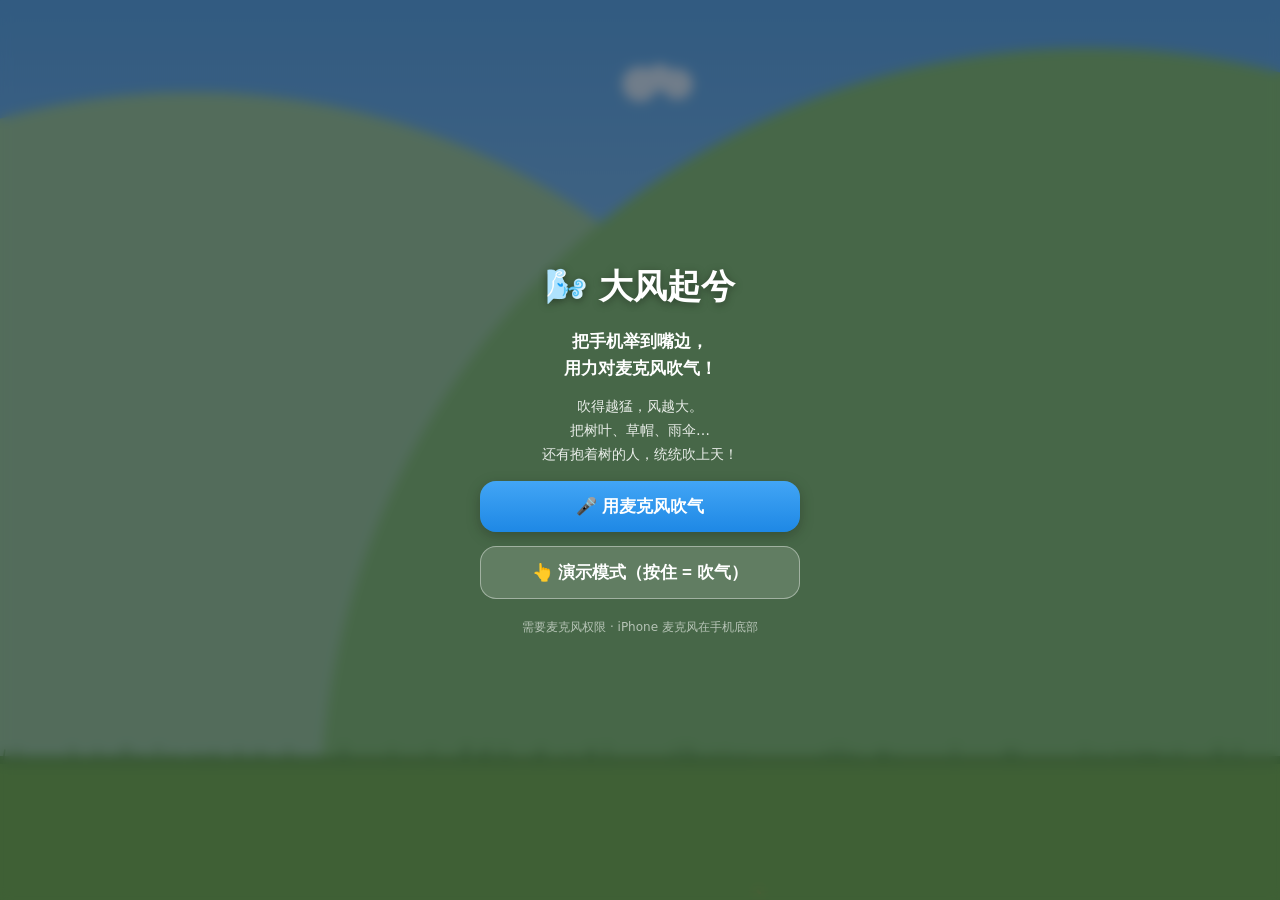
==== index.html @ c9c2c5f8 "初始提交：吹气小游戏原型（Canvas + Web Audio，吹气识别 + 风力物理）" ====
<!DOCTYPE html>
<html lang="zh-CN">
<head>
<meta charset="UTF-8">
<meta name="viewport" content="width=device-width, initial-scale=1, maximum-scale=1, user-scalable=no, viewport-fit=cover">
<meta name="apple-mobile-web-app-capable" content="yes">
<title>大风起兮 · 吹风小游戏</title>
<link rel="icon" href="data:,">
<link rel="stylesheet" href="style.css">
</head>
<body>

<canvas id="game"></canvas>

<!-- ===== 游戏 HUD ===== -->
<div id="hud" class="hidden">
  <div class="hud-top">
    <div class="hud-title">
      <div id="levelName">晨风村</div>
      <div id="goalText">已吹飞 0 / 0</div>
    </div>
    <div class="hud-btns">
      <button id="btnRecal" class="mini" title="重新校准麦克风">校准</button>
      <button id="btnRestart" class="mini" title="重玩本关">重玩</button>
      <button id="btnMenu" class="mini" title="返回菜单">菜单</button>
      <button id="btnDebug" class="mini" title="调试信息">🐛</button>
    </div>
  </div>
  <div id="demoHint" class="hidden">👆 按住屏幕 = 吹气（演示模式）</div>
  <div class="wind-meter" id="wind-meter">
    <div class="wind-label">风力</div>
    <div class="wind-bar"><div id="windFill"></div></div>
    <div id="windVal">0%</div>
  </div>
</div>

<div id="debug" class="hidden"></div>

<!-- ===== 开始菜单 ===== -->
<div id="screen-start" class="screen">
  <h1>🌬️ 大风起兮</h1>
  <p class="sub">把手机举到嘴边，<br>用力对麦克风吹气！</p>
  <p class="sub2">吹得越猛，风越大。<br>把树叶、草帽、雨伞…<br>还有抱着树的人，统统吹上天！</p>
  <button id="btnMic" class="big">🎤 用麦克风吹气</button>
  <button id="btnDemo" class="big ghost">👆 演示模式（按住 = 吹气）</button>
  <p class="hint">需要麦克风权限 · iPhone 麦克风在手机底部</p>
</div>

<!-- ===== 麦克风校准 ===== -->
<div id="screen-cal" class="screen hidden">
  <h2 id="calTitle">保持安静…</h2>
  <div class="cal-bar"><div id="calFill"></div></div>
  <p id="calHint">正在测量环境音量</p>
</div>

<!-- ===== 通关 ===== -->
<div id="screen-win" class="screen hidden">
  <h1>🎉 挑战成功！</h1>
  <div id="winStats" class="stats"></div>
  <button id="btnAgain" class="big">再来一次</button>
  <button id="btnMenu2" class="big ghost">返回菜单</button>
</div>

<div id="toast"></div>

<script src="game.js"></script>
</body>
</html>
---- style.css ----
/* ============================================================
 * 大风起兮 — 移动端竖屏样式
 * ============================================================ */
* { margin:0; padding:0; box-sizing:border-box; -webkit-tap-highlight-color:transparent; }
html, body {
  width:100%; height:100%; overflow:hidden; background:#1b2a41;
  font-family:system-ui, -apple-system, "PingFang SC", "Microsoft YaHei", sans-serif;
  user-select:none; -webkit-user-select:none; overscroll-behavior:none;
}
body { touch-action:manipulation; }
#game { position:fixed; inset:0; width:100%; height:100%; display:block; }
.hidden { display:none !important; }

/* ---------- HUD ---------- */
#hud {
  position:fixed; inset:0; z-index:10; pointer-events:none;
  display:flex; flex-direction:column; justify-content:space-between;
  padding:calc(10px + env(safe-area-inset-top)) 12px calc(14px + env(safe-area-inset-bottom)) 12px;
}
.hud-top { display:flex; justify-content:space-between; align-items:flex-start; }
.hud-title { color:#fff; text-shadow:0 1px 3px rgba(0,0,0,.45); }
#levelName { font-size:20px; font-weight:800; }
#goalText { font-size:13px; opacity:.92; margin-top:2px; }
.hud-btns { display:flex; gap:6px; pointer-events:auto; }
button.mini {
  background:rgba(255,255,255,.22); color:#fff; border:1px solid rgba(255,255,255,.35);
  border-radius:14px; padding:5px 10px; font-size:12px; cursor:pointer; backdrop-filter:blur(4px);
}
button.mini:active { background:rgba(255,255,255,.45); }

#demoHint {
  text-align:center; color:#fff; font-size:13px; line-height:1.6;
  background:rgba(0,0,0,.38); border-radius:14px; padding:6px 14px;
  width:fit-content; margin:8px auto 0; pointer-events:auto;
}

.wind-meter {
  display:flex; align-items:center; gap:10px;
  background:rgba(0,0,0,.30); border-radius:18px; padding:10px 14px; backdrop-filter:blur(4px);
}
.wind-label { color:#fff; font-size:13px; font-weight:700; opacity:.9; }
.wind-bar { flex:1; height:18px; background:rgba(255,255,255,.18); border-radius:9px; overflow:hidden; }
#windFill {
  height:100%; width:0%; border-radius:9px;
  background:linear-gradient(90deg,#4fc3f7,#66bb6a); transition:width .06s linear;
}
.wind-meter.hot #windFill { background:linear-gradient(90deg,#ffb74d,#ff5252); }
#windVal { color:#fff; font-size:14px; font-weight:700; width:46px; text-align:right; }

/* ---------- 调试面板 ---------- */
#debug {
  position:fixed; left:10px; bottom:86px; z-index:15; color:#9ff;
  font:11px/1.55 "Consolas", monospace; white-space:pre;
  background:rgba(0,0,0,.55); padding:6px 9px; border-radius:8px;
}

/* ---------- 全屏界面 ---------- */
.screen {
  position:fixed; inset:0; z-index:20;
  display:flex; flex-direction:column; align-items:center; justify-content:center; gap:14px;
  background:rgba(13,28,45,.55); backdrop-filter:blur(6px);
  color:#fff; text-align:center; padding:24px;
}
.screen h1 { font-size:34px; margin-bottom:4px; text-shadow:0 2px 8px rgba(0,0,0,.4); }
.screen h2 { font-size:24px; }
.sub { font-size:17px; line-height:1.55; font-weight:600; }
.sub2 { font-size:14px; line-height:1.7; opacity:.88; }
.hint { font-size:12px; opacity:.6; margin-top:6px; }
button.big {
  pointer-events:auto; width:min(320px, 82%); padding:14px; font-size:17px; font-weight:700;
  color:#fff; background:linear-gradient(180deg,#42a5f5,#1e88e5);
  border:none; border-radius:16px; cursor:pointer; box-shadow:0 4px 14px rgba(0,0,0,.25);
}
button.big.ghost { background:rgba(255,255,255,.15); border:1px solid rgba(255,255,255,.4); box-shadow:none; }
button.big:active { transform:scale(.97); }

.cal-bar { width:min(320px, 82%); height:14px; border-radius:7px; background:rgba(255,255,255,.2); overflow:hidden; }
#calFill { height:100%; width:0%; background:#ffd54f; transition:width .05s linear; }
#calHint { font-size:14px; opacity:.85; }
.stats { font-size:15px; line-height:1.9; }

/* ---------- Toast ---------- */
#toast {
  position:fixed; top:16%; left:50%; transform:translateX(-50%); z-index:30;
  background:rgba(0,0,0,.72); color:#fff; padding:10px 18px; border-radius:16px;
  font-size:15px; opacity:0; transition:opacity .3s; pointer-events:none; white-space:nowrap;
}
#toast.show { opacity:1; }
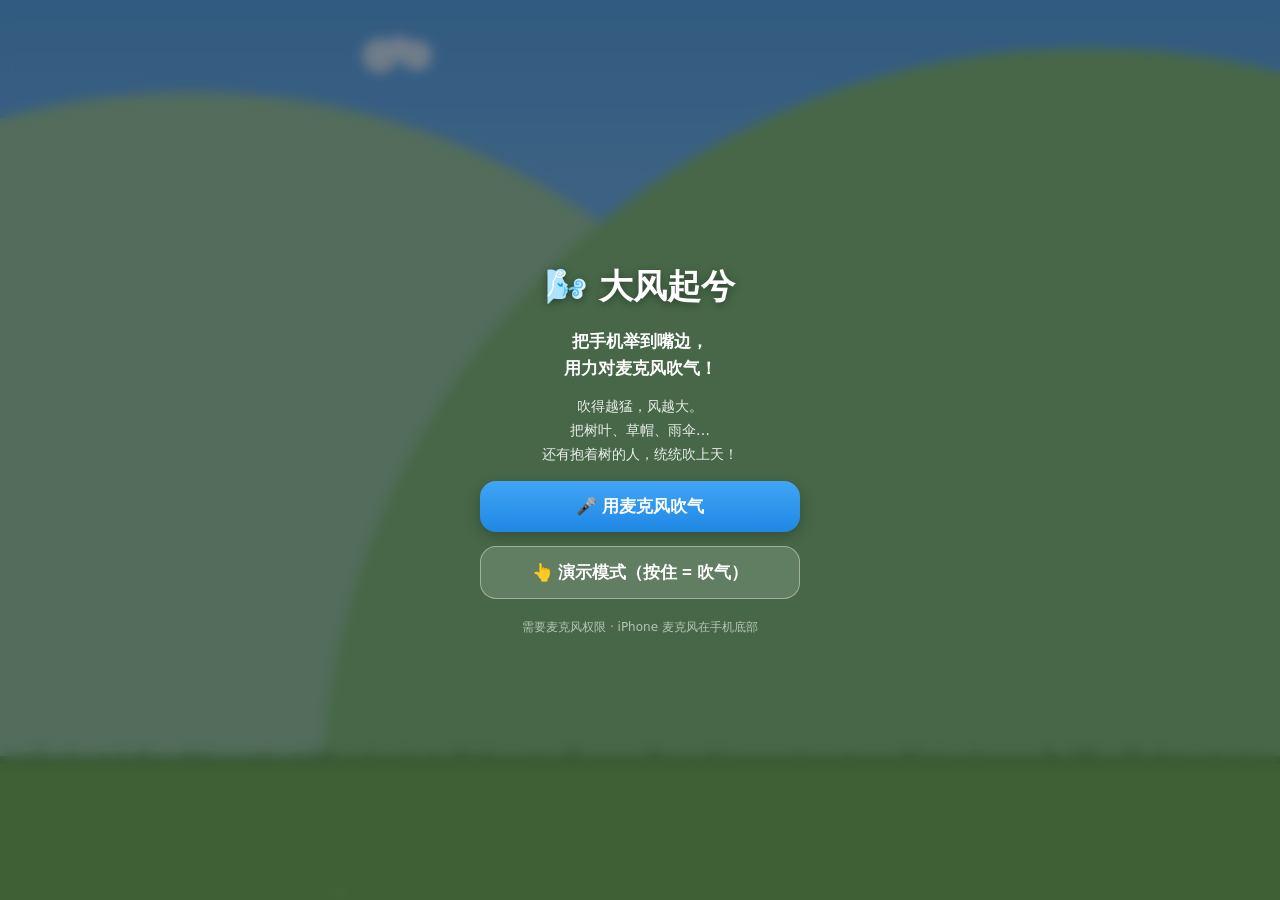
==== commit 4c99fd8d: "修复真机吹气无响应：差分RMS检测+柔性说话抑制+校准抗爆音，新增麦克风电平表" ====
--- a/index.html
+++ b/index.html
@@ -27,6 +27,10 @@
     </div>
   </div>
   <div id="demoHint" class="hidden">👆 按住屏幕 = 吹气（演示模式）</div>
+  <div id="micRow" class="hidden">
+    <div class="wind-label">🎤 拾音</div>
+    <div class="wind-bar slim"><div id="micFill"></div></div>
+  </div>
   <div class="wind-meter" id="wind-meter">
     <div class="wind-label">风力</div>
     <div class="wind-bar"><div id="windFill"></div></div>
--- a/style.css
+++ b/style.css
@@ -38,6 +38,18 @@
   display:flex; align-items:center; gap:10px;
   background:rgba(0,0,0,.30); border-radius:18px; padding:10px 14px; backdrop-filter:blur(4px);
 }
+/* 麦克风拾音电平表（排障用，仅麦克风模式显示） */
+#micRow {
+  display:flex; align-items:center; gap:10px;
+  background:rgba(0,0,0,.30); border-radius:14px; padding:6px 14px;
+  margin-bottom:6px; width:fit-content; margin-left:auto; margin-right:auto; min-width:46%;
+}
+#micRow .wind-bar.slim { height:8px; min-width:120px; }
+#micFill {
+  height:100%; width:0%; border-radius:9px;
+  background:linear-gradient(90deg,#9e9e9e,#4fc3f7); transition:width .05s linear;
+}
+#micRow.active #micFill { background:linear-gradient(90deg,#4fc3f7,#66bb6a); }
 .wind-label { color:#fff; font-size:13px; font-weight:700; opacity:.9; }
 .wind-bar { flex:1; height:18px; background:rgba(255,255,255,.18); border-radius:9px; overflow:hidden; }
 #windFill {
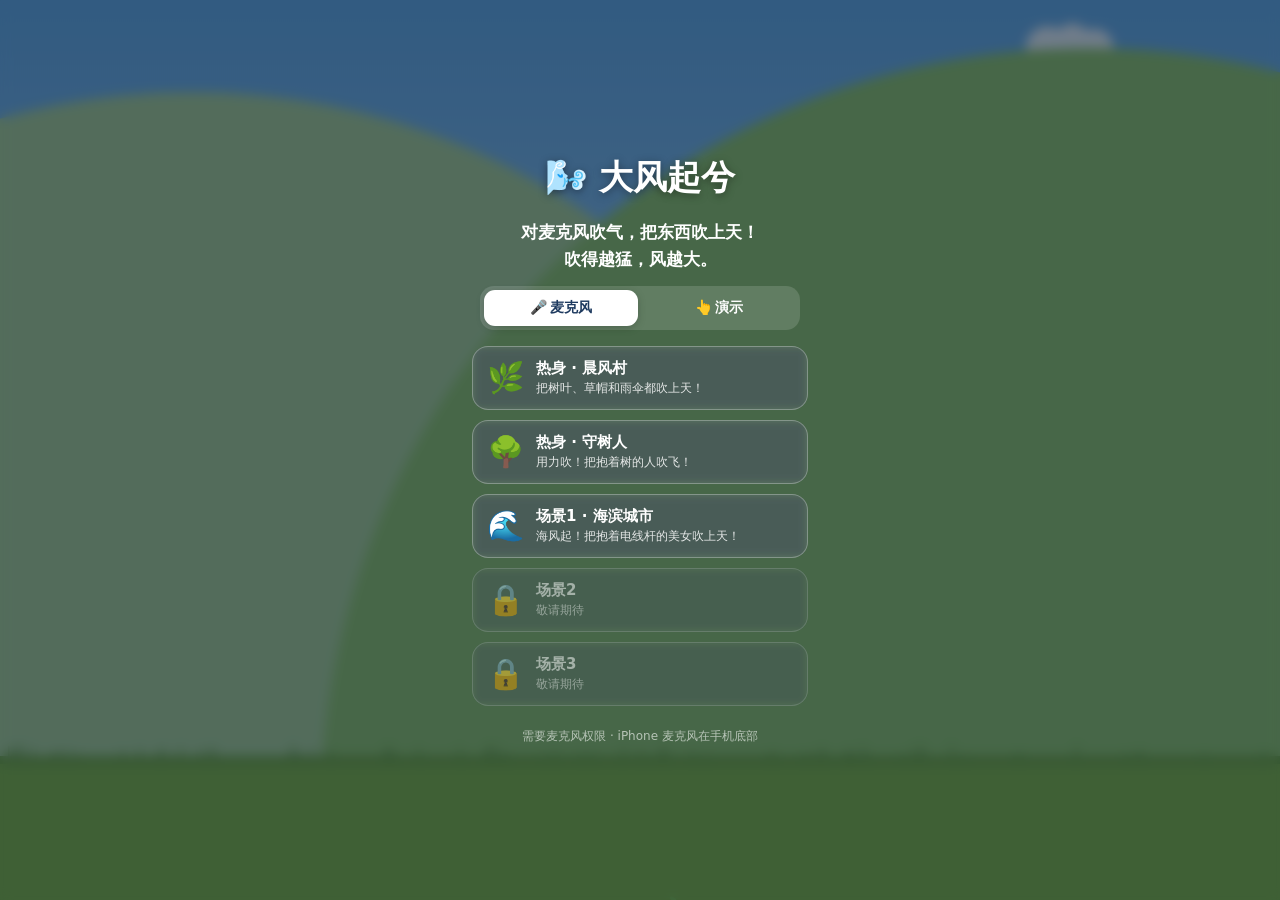
==== commit 594085ad: "首页改为选关：模式切换+场景卡片+通关标记存档，通关界面加下一关按钮" ====
--- a/index.html
+++ b/index.html
@@ -40,13 +40,15 @@
 
 <div id="debug" class="hidden"></div>
 
-<!-- ===== 开始菜单 ===== -->
+<!-- ===== 首页：选关 ===== -->
 <div id="screen-start" class="screen">
   <h1>🌬️ 大风起兮</h1>
-  <p class="sub">把手机举到嘴边，<br>用力对麦克风吹气！</p>
-  <p class="sub2">吹得越猛，风越大。<br>把树叶、草帽、雨伞…<br>还有抱着树的人，统统吹上天！</p>
-  <button id="btnMic" class="big">🎤 用麦克风吹气</button>
-  <button id="btnDemo" class="big ghost">👆 演示模式（按住 = 吹气）</button>
+  <p class="sub">对麦克风吹气，把东西吹上天！<br>吹得越猛，风越大。</p>
+  <div id="modeSwitch" class="mode-switch">
+    <button id="modeMic" class="mode-btn active">🎤 麦克风</button>
+    <button id="modeDemo" class="mode-btn">👆 演示</button>
+  </div>
+  <div id="levelGrid" class="level-grid"></div>
   <p class="hint">需要麦克风权限 · iPhone 麦克风在手机底部</p>
 </div>
 
@@ -61,8 +63,9 @@
 <div id="screen-win" class="screen hidden">
   <h1>🎉 挑战成功！</h1>
   <div id="winStats" class="stats"></div>
-  <button id="btnAgain" class="big">再来一次</button>
-  <button id="btnMenu2" class="big ghost">返回菜单</button>
+  <button id="btnNext" class="big">下一关</button>
+  <button id="btnAgain" class="big ghost">再来一次</button>
+  <button id="btnMenu2" class="big ghost">返回选关</button>
 </div>
 
 <div id="toast"></div>
--- a/style.css
+++ b/style.css
@@ -66,6 +66,36 @@
   background:rgba(0,0,0,.55); padding:6px 9px; border-radius:8px;
 }
 
+/* ---------- 选关首页 ---------- */
+.mode-switch {
+  display:flex; gap:4px; background:rgba(255,255,255,.14);
+  border-radius:14px; padding:4px; width:min(320px, 82%);
+}
+.mode-btn {
+  flex:1; padding:9px 0; border:none; border-radius:11px;
+  background:transparent; color:#fff; font-size:14px; font-weight:600; cursor:pointer;
+}
+.mode-btn.active { background:#fff; color:#1e3a5f; box-shadow:0 2px 8px rgba(0,0,0,.2); }
+
+.level-grid {
+  display:flex; flex-direction:column; gap:10px;
+  width:min(340px, 86%); max-height:52vh; overflow-y:auto; padding:2px;
+}
+.level-card {
+  display:flex; align-items:center; gap:12px; flex-shrink:0;
+  background:rgba(255,255,255,.16); border:1px solid rgba(255,255,255,.28);
+  border-radius:16px; padding:12px 14px; color:#fff; text-align:left;
+  cursor:pointer; backdrop-filter:blur(4px); font-family:inherit;
+}
+.level-card:active { transform:scale(.98); }
+.level-card .l-emoji { font-size:30px; line-height:1; }
+.level-card .l-info { display:flex; flex-direction:column; gap:2px; min-width:0; }
+.level-card .l-name { font-size:15px; font-weight:700; }
+.level-card .l-desc { font-size:12px; opacity:.85; overflow:hidden; text-overflow:ellipsis; white-space:nowrap; }
+.level-card .l-status { margin-left:auto; font-size:18px; flex-shrink:0; }
+.level-card.locked { opacity:.55; cursor:default; }
+.level-card.locked:active { transform:none; }
+
 /* ---------- 全屏界面 ---------- */
 .screen {
   position:fixed; inset:0; z-index:20;
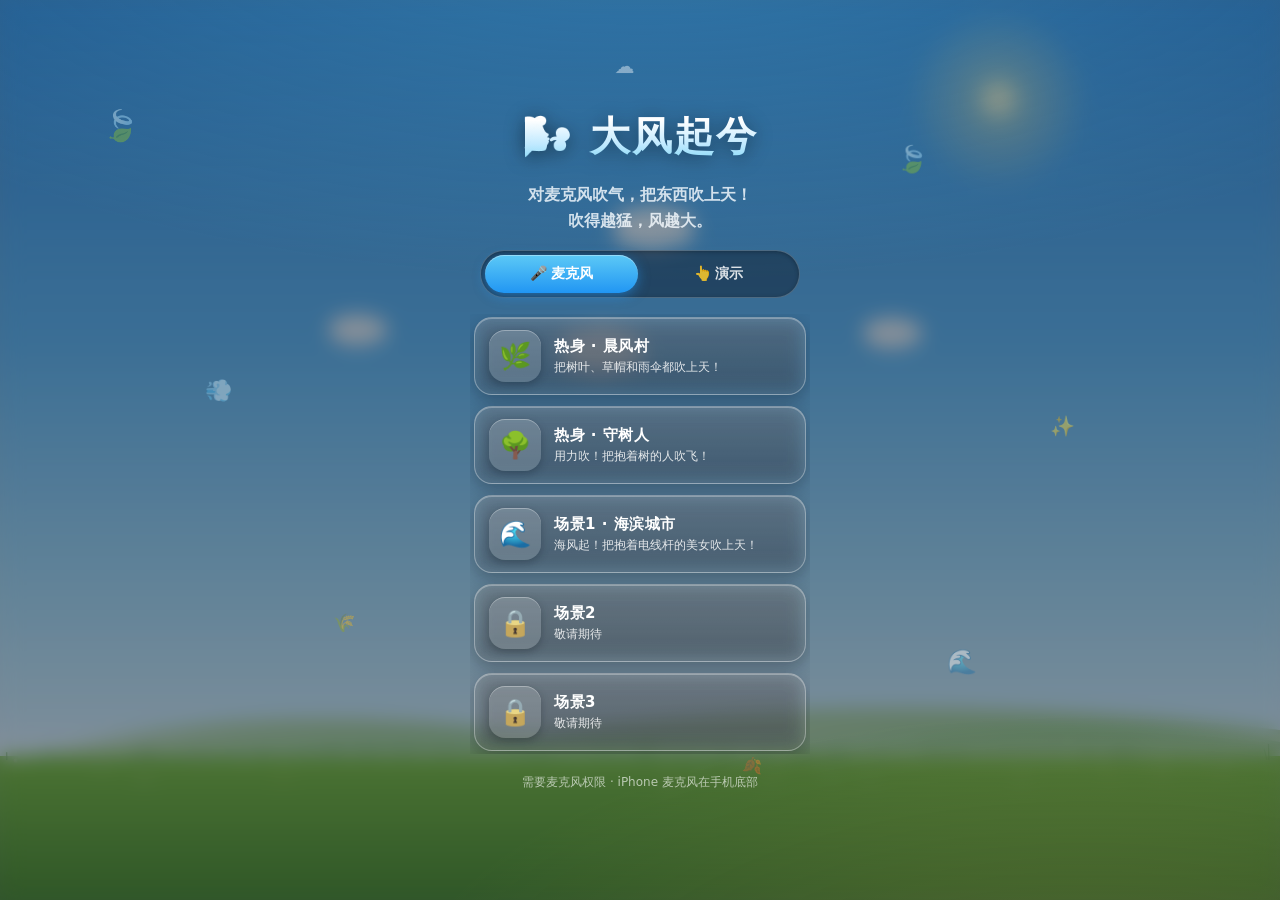
==== commit 567e4df7: "✨ v2 视觉美化：毛玻璃UI设计系统 + 场景绘制增强 - UI：CSS变量设计系统、深空蓝渐变、首页漂浮装饰动画、   毛玻璃模式切换/选关卡片/按钮/HUD/Toast，通关彩带雨，   支持 " ====
--- a/index.html
+++ b/index.html
@@ -4,6 +4,8 @@
 <meta charset="UTF-8">
 <meta name="viewport" content="width=device-width, initial-scale=1, maximum-scale=1, user-scalable=no, viewport-fit=cover">
 <meta name="apple-mobile-web-app-capable" content="yes">
+<meta name="theme-color" content="#0e2038">
+<meta name="apple-mobile-web-app-status-bar-style" content="black-translucent">
 <title>大风起兮 · 吹风小游戏</title>
 <link rel="icon" href="data:,">
 <link rel="stylesheet" href="style.css">
@@ -42,6 +44,16 @@
 
 <!-- ===== 首页：选关 ===== -->
 <div id="screen-start" class="screen">
+  <div class="deco" aria-hidden="true">
+    <span style="left:8%;  top:12%; font-size:30px; animation-duration:5.2s;">🍃</span>
+    <span style="left:16%; top:42%; font-size:22px; animation-duration:6.4s; animation-delay:.6s;">💨</span>
+    <span style="left:26%; top:68%; font-size:18px; animation-duration:5.8s; animation-delay:1.2s;">🌾</span>
+    <span style="left:70%; top:16%; font-size:26px; animation-duration:6s;  animation-delay:.4s;">🍃</span>
+    <span style="left:82%; top:46%; font-size:20px; animation-duration:5.4s; animation-delay:.9s;">✨</span>
+    <span style="left:74%; top:72%; font-size:24px; animation-duration:6.6s; animation-delay:1.5s;">🌊</span>
+    <span style="left:48%; top:6%;  font-size:20px; animation-duration:5s;  animation-delay:.2s;">☁️</span>
+    <span style="left:58%; top:84%; font-size:16px; animation-duration:6.2s; animation-delay:1s;">🍂</span>
+  </div>
   <h1>🌬️ 大风起兮</h1>
   <p class="sub">对麦克风吹气，把东西吹上天！<br>吹得越猛，风越大。</p>
   <div id="modeSwitch" class="mode-switch">
@@ -61,6 +73,7 @@
 
 <!-- ===== 通关 ===== -->
 <div id="screen-win" class="screen hidden">
+  <div id="winConfetti" class="confetti" aria-hidden="true"></div>
   <h1>🎉 挑战成功！</h1>
   <div id="winStats" class="stats"></div>
   <button id="btnNext" class="big">下一关</button>
--- a/style.css
+++ b/style.css
@@ -1,15 +1,74 @@
 /* ============================================================
- * 大风起兮 — 移动端竖屏样式
+ * 大风起兮 · 吹气小游戏 — 移动端竖屏样式 v2（美化版）
+ * 设计语言：毛玻璃 · 渐变 · 柔光 · 轻盈动效
  * ============================================================ */
+
+/* ---------- 设计变量 ---------- */
+:root {
+  --font: "PingFang SC", "HarmonyOS Sans SC", "Source Han Sans SC",
+          "Microsoft YaHei", system-ui, -apple-system, sans-serif;
+  --mono: "SF Mono", "Cascadia Mono", Consolas, "Courier New", monospace;
+
+  --c-bg: #0e2038;              /* 页面底色（深空蓝） */
+  --c-ink: #f6fbff;
+  --c-muted: rgba(246,251,255,.82);
+  --c-faint: rgba(246,251,255,.58);
+
+  --c-sky-1: #43a8e8;           /* 主题蓝 */
+  --c-sky-2: #7fd7f5;
+  --c-mint: #7ee787;
+  --c-amber: #ffd166;
+  --c-hot: #ff5e57;
+
+  --glass: rgba(255,255,255,.13);
+  --glass-deep: rgba(13,28,45,.52);
+  --stroke: rgba(255,255,255,.34);
+  --stroke-soft: rgba(255,255,255,.16);
+
+  --r-lg: 22px;
+  --r-md: 16px;
+  --r-sm: 12px;
+
+  --shadow-1: 0 10px 30px rgba(3,12,24,.38);
+  --shadow-2: 0 4px 14px rgba(3,12,24,.3);
+  --glow-blue: 0 0 16px rgba(88,199,243,.5);
+}
+
 * { margin:0; padding:0; box-sizing:border-box; -webkit-tap-highlight-color:transparent; }
 html, body {
-  width:100%; height:100%; overflow:hidden; background:#1b2a41;
-  font-family:system-ui, -apple-system, "PingFang SC", "Microsoft YaHei", sans-serif;
+  width:100%; height:100%; overflow:hidden;
+  background:radial-gradient(120% 90% at 50% -10%, #17355c 0%, #0e2038 55%, #081523 100%);
+  font-family:var(--font);
+  color:var(--c-ink);
   user-select:none; -webkit-user-select:none; overscroll-behavior:none;
+  -webkit-font-smoothing:antialiased; text-rendering:optimizeLegibility;
 }
 body { touch-action:manipulation; }
 #game { position:fixed; inset:0; width:100%; height:100%; display:block; }
 .hidden { display:none !important; }
+
+/* 尊重减少动效偏好 */
+@media (prefers-reduced-motion: reduce) {
+  *, *::before, *::after {
+    animation-duration:.01ms !important;
+    animation-iteration-count:1 !important;
+    transition-duration:.01ms !important;
+  }
+}
+
+/* ---------- 通用按钮 ---------- */
+button {
+  font-family:inherit; color:inherit; border:none; cursor:pointer;
+}
+button.mini {
+  background:rgba(255,255,255,.16); color:#fff;
+  border:1px solid rgba(255,255,255,.4); border-radius:999px;
+  padding:6px 12px; font-size:12px; font-weight:600;
+  backdrop-filter:blur(6px); -webkit-backdrop-filter:blur(6px);
+  box-shadow:0 2px 8px rgba(0,0,0,.22), inset 0 1px 0 rgba(255,255,255,.28);
+  transition:transform .12s ease, background .18s ease, box-shadow .18s ease;
+}
+button.mini:active { transform:scale(.9); background:rgba(255,255,255,.38); box-shadow:0 1px 4px rgba(0,0,0,.2); }
 
 /* ---------- HUD ---------- */
 #hud {
@@ -17,114 +76,267 @@
   display:flex; flex-direction:column; justify-content:space-between;
   padding:calc(10px + env(safe-area-inset-top)) 12px calc(14px + env(safe-area-inset-bottom)) 12px;
 }
-.hud-top { display:flex; justify-content:space-between; align-items:flex-start; }
-.hud-title { color:#fff; text-shadow:0 1px 3px rgba(0,0,0,.45); }
-#levelName { font-size:20px; font-weight:800; }
-#goalText { font-size:13px; opacity:.92; margin-top:2px; }
+.hud-top { display:flex; justify-content:space-between; align-items:flex-start; gap:8px; }
+.hud-title {
+  color:#fff; text-shadow:0 2px 8px rgba(0,0,0,.55);
+  background:rgba(8,18,32,.42); border:1px solid rgba(255,255,255,.16);
+  border-radius:var(--r-md); padding:8px 14px 9px;
+  backdrop-filter:blur(10px); -webkit-backdrop-filter:blur(10px);
+  box-shadow:var(--shadow-2);
+}
+#levelName { font-size:20px; font-weight:800; letter-spacing:.5px; }
+#goalText {
+  font-size:12px; font-weight:600; opacity:.95; margin-top:5px;
+  background:rgba(255,255,255,.14); border-radius:999px;
+  padding:2px 10px; width:fit-content; white-space:nowrap;
+}
 .hud-btns { display:flex; gap:6px; pointer-events:auto; }
-button.mini {
-  background:rgba(255,255,255,.22); color:#fff; border:1px solid rgba(255,255,255,.35);
-  border-radius:14px; padding:5px 10px; font-size:12px; cursor:pointer; backdrop-filter:blur(4px);
-}
-button.mini:active { background:rgba(255,255,255,.45); }
 
 #demoHint {
-  text-align:center; color:#fff; font-size:13px; line-height:1.6;
-  background:rgba(0,0,0,.38); border-radius:14px; padding:6px 14px;
+  text-align:center; color:#fff; font-size:13px; font-weight:600; line-height:1.6;
+  background:rgba(8,18,32,.5); border:1px solid rgba(255,255,255,.22);
+  border-radius:999px; padding:7px 16px;
   width:fit-content; margin:8px auto 0; pointer-events:auto;
-}
-
+  backdrop-filter:blur(8px); -webkit-backdrop-filter:blur(8px);
+  box-shadow:var(--shadow-2);
+  animation:floatPill 2.6s ease-in-out infinite;
+}
+@keyframes floatPill {
+  0%,100% { transform:translateY(0); }
+  50% { transform:translateY(-3px); }
+}
+
+/* 风力仪表 */
 .wind-meter {
   display:flex; align-items:center; gap:10px;
-  background:rgba(0,0,0,.30); border-radius:18px; padding:10px 14px; backdrop-filter:blur(4px);
-}
-/* 麦克风拾音电平表（排障用，仅麦克风模式显示） */
+  background:rgba(8,18,32,.5); border:1px solid rgba(255,255,255,.22);
+  border-radius:999px; padding:9px 16px;
+  backdrop-filter:blur(10px); -webkit-backdrop-filter:blur(10px);
+  box-shadow:var(--shadow-1), inset 0 1px 0 rgba(255,255,255,.14);
+  transition:border-color .25s, box-shadow .25s;
+}
+.wind-meter.hot { border-color:rgba(255,140,120,.55); box-shadow:0 0 26px rgba(255,94,87,.28), var(--shadow-1); }
+.wind-label { color:#fff; font-size:13px; font-weight:700; opacity:.92; letter-spacing:1px; }
+.wind-bar {
+  flex:1; height:14px; background:rgba(255,255,255,.16);
+  border-radius:999px; overflow:hidden;
+  box-shadow:inset 0 1px 3px rgba(0,0,0,.35);
+}
+#windFill {
+  height:100%; width:0%; border-radius:999px;
+  background:linear-gradient(90deg,#37c1f0,#7ee787,#ffe66d);
+  background-size:220% 100%;
+  animation:windShift 2.4s linear infinite;
+  box-shadow:0 0 12px rgba(126,231,135,.55);
+  transition:width .06s linear;
+}
+@keyframes windShift { to { background-position:220% 0; } }
+.wind-meter.hot #windFill {
+  background:linear-gradient(90deg,#ffb84d,#ff5e57,#ff2d55);
+  background-size:220% 100%;
+  animation:windShift .9s linear infinite;
+  box-shadow:0 0 18px rgba(255,94,87,.85);
+}
+#windVal { color:#fff; font-size:14px; font-weight:800; width:44px; text-align:right; font-variant-numeric:tabular-nums; }
+
+/* 麦克风拾音电平表（排障用） */
 #micRow {
   display:flex; align-items:center; gap:10px;
-  background:rgba(0,0,0,.30); border-radius:14px; padding:6px 14px;
+  background:rgba(8,18,32,.45); border:1px solid rgba(255,255,255,.16);
+  border-radius:999px; padding:5px 14px;
   margin-bottom:6px; width:fit-content; margin-left:auto; margin-right:auto; min-width:46%;
-}
-#micRow .wind-bar.slim { height:8px; min-width:120px; }
+  backdrop-filter:blur(8px); -webkit-backdrop-filter:blur(8px);
+}
+#micRow .wind-bar.slim { height:8px; min-width:120px; box-shadow:inset 0 1px 2px rgba(0,0,0,.35); }
 #micFill {
-  height:100%; width:0%; border-radius:9px;
+  height:100%; width:0%; border-radius:999px;
   background:linear-gradient(90deg,#9e9e9e,#4fc3f7); transition:width .05s linear;
-}
-#micRow.active #micFill { background:linear-gradient(90deg,#4fc3f7,#66bb6a); }
-.wind-label { color:#fff; font-size:13px; font-weight:700; opacity:.9; }
-.wind-bar { flex:1; height:18px; background:rgba(255,255,255,.18); border-radius:9px; overflow:hidden; }
-#windFill {
-  height:100%; width:0%; border-radius:9px;
-  background:linear-gradient(90deg,#4fc3f7,#66bb6a); transition:width .06s linear;
-}
-.wind-meter.hot #windFill { background:linear-gradient(90deg,#ffb74d,#ff5252); }
-#windVal { color:#fff; font-size:14px; font-weight:700; width:46px; text-align:right; }
+  box-shadow:0 0 8px rgba(79,195,247,.5);
+}
+#micRow.active #micFill { background:linear-gradient(90deg,#4fc3f7,#66bb6a); box-shadow:0 0 10px rgba(102,187,106,.6); }
 
 /* ---------- 调试面板 ---------- */
 #debug {
-  position:fixed; left:10px; bottom:86px; z-index:15; color:#9ff;
-  font:11px/1.55 "Consolas", monospace; white-space:pre;
-  background:rgba(0,0,0,.55); padding:6px 9px; border-radius:8px;
-}
-
-/* ---------- 选关首页 ---------- */
-.mode-switch {
-  display:flex; gap:4px; background:rgba(255,255,255,.14);
-  border-radius:14px; padding:4px; width:min(320px, 82%);
-}
-.mode-btn {
-  flex:1; padding:9px 0; border:none; border-radius:11px;
-  background:transparent; color:#fff; font-size:14px; font-weight:600; cursor:pointer;
-}
-.mode-btn.active { background:#fff; color:#1e3a5f; box-shadow:0 2px 8px rgba(0,0,0,.2); }
-
-.level-grid {
-  display:flex; flex-direction:column; gap:10px;
-  width:min(340px, 86%); max-height:52vh; overflow-y:auto; padding:2px;
-}
-.level-card {
-  display:flex; align-items:center; gap:12px; flex-shrink:0;
-  background:rgba(255,255,255,.16); border:1px solid rgba(255,255,255,.28);
-  border-radius:16px; padding:12px 14px; color:#fff; text-align:left;
-  cursor:pointer; backdrop-filter:blur(4px); font-family:inherit;
-}
-.level-card:active { transform:scale(.98); }
-.level-card .l-emoji { font-size:30px; line-height:1; }
-.level-card .l-info { display:flex; flex-direction:column; gap:2px; min-width:0; }
-.level-card .l-name { font-size:15px; font-weight:700; }
-.level-card .l-desc { font-size:12px; opacity:.85; overflow:hidden; text-overflow:ellipsis; white-space:nowrap; }
-.level-card .l-status { margin-left:auto; font-size:18px; flex-shrink:0; }
-.level-card.locked { opacity:.55; cursor:default; }
-.level-card.locked:active { transform:none; }
-
-/* ---------- 全屏界面 ---------- */
+  position:fixed; left:10px; bottom:96px; z-index:15; color:#9ff;
+  font:11px/1.6 var(--mono); white-space:pre;
+  background:rgba(4,12,22,.72); border:1px solid rgba(255,255,255,.12);
+  padding:8px 11px; border-radius:12px;
+  backdrop-filter:blur(6px); -webkit-backdrop-filter:blur(6px);
+  box-shadow:var(--shadow-2);
+}
+
+/* ---------- 全屏界面（通用） ---------- */
 .screen {
   position:fixed; inset:0; z-index:20;
-  display:flex; flex-direction:column; align-items:center; justify-content:center; gap:14px;
-  background:rgba(13,28,45,.55); backdrop-filter:blur(6px);
+  display:flex; flex-direction:column; align-items:center; justify-content:center; gap:16px;
+  background:
+    radial-gradient(120% 70% at 50% -12%, rgba(88,199,243,.30), transparent 62%),
+    radial-gradient(90% 55% at 85% 112%, rgba(255,201,77,.16), transparent 60%),
+    rgba(13,28,45,.48);
+  backdrop-filter:blur(10px) saturate(1.15);
+  -webkit-backdrop-filter:blur(10px) saturate(1.15);
   color:#fff; text-align:center; padding:24px;
-}
-.screen h1 { font-size:34px; margin-bottom:4px; text-shadow:0 2px 8px rgba(0,0,0,.4); }
-.screen h2 { font-size:24px; }
-.sub { font-size:17px; line-height:1.55; font-weight:600; }
-.sub2 { font-size:14px; line-height:1.7; opacity:.88; }
-.hint { font-size:12px; opacity:.6; margin-top:6px; }
+  animation:screenIn .4s cubic-bezier(.2,.8,.25,1) both;
+}
+@keyframes screenIn {
+  from { opacity:0; transform:translateY(14px) scale(.985); }
+  to   { opacity:1; transform:none; }
+}
+.screen > * { position:relative; z-index:1; }
+.screen h1 {
+  font-size:40px; font-weight:900; letter-spacing:2px; margin-bottom:2px;
+  background:linear-gradient(180deg,#fff 20%,#bfe9ff 65%,#7fd7f5 100%);
+  -webkit-background-clip:text; background-clip:text; color:transparent;
+  filter:drop-shadow(0 3px 10px rgba(0,0,0,.45));
+}
+.screen h2 { font-size:26px; font-weight:800; letter-spacing:1px; text-shadow:0 2px 10px rgba(0,0,0,.4); }
+.sub { font-size:16px; line-height:1.65; font-weight:600; color:var(--c-muted); }
+.sub2 { font-size:14px; line-height:1.75; opacity:.9; }
+.hint { font-size:12px; opacity:.62; margin-top:4px; }
+
 button.big {
-  pointer-events:auto; width:min(320px, 82%); padding:14px; font-size:17px; font-weight:700;
-  color:#fff; background:linear-gradient(180deg,#42a5f5,#1e88e5);
-  border:none; border-radius:16px; cursor:pointer; box-shadow:0 4px 14px rgba(0,0,0,.25);
-}
-button.big.ghost { background:rgba(255,255,255,.15); border:1px solid rgba(255,255,255,.4); box-shadow:none; }
-button.big:active { transform:scale(.97); }
-
-.cal-bar { width:min(320px, 82%); height:14px; border-radius:7px; background:rgba(255,255,255,.2); overflow:hidden; }
-#calFill { height:100%; width:0%; background:#ffd54f; transition:width .05s linear; }
-#calHint { font-size:14px; opacity:.85; }
-.stats { font-size:15px; line-height:1.9; }
+  pointer-events:auto; position:relative; overflow:hidden;
+  width:min(320px, 82%); padding:15px; font-size:17px; font-weight:800; letter-spacing:1px;
+  color:#fff; background:linear-gradient(180deg,#52c6f8 0%,#1e88e5 100%);
+  border-radius:999px;
+  box-shadow:0 8px 22px rgba(30,136,229,.42), inset 0 1px 0 rgba(255,255,255,.4);
+  transition:transform .12s ease, box-shadow .18s ease;
+}
+button.big::after {
+  content:""; position:absolute; top:0; left:-70%; width:45%; height:100%;
+  background:linear-gradient(100deg,transparent,rgba(255,255,255,.55),transparent);
+  transform:skewX(-20deg); animation:shine 3.4s ease-in-out infinite;
+}
+@keyframes shine {
+  0%, 55% { left:-70%; }
+  100% { left:140%; }
+}
+button.big:active { transform:scale(.96); box-shadow:0 4px 12px rgba(30,136,229,.35); }
+button.big.ghost {
+  background:rgba(255,255,255,.14); border:1px solid rgba(255,255,255,.42);
+  box-shadow:inset 0 1px 0 rgba(255,255,255,.22), var(--shadow-2);
+  backdrop-filter:blur(6px); -webkit-backdrop-filter:blur(6px);
+}
+button.big.ghost::after { display:none; }
+button.big.ghost:active { background:rgba(255,255,255,.28); }
+
+/* ---------- 首页：模式切换 ---------- */
+.mode-switch {
+  display:flex; gap:4px;
+  background:rgba(8,18,32,.42); border:1px solid rgba(255,255,255,.2);
+  border-radius:999px; padding:4px; width:min(320px, 82%);
+  box-shadow:inset 0 1px 4px rgba(0,0,0,.3);
+}
+.mode-btn {
+  flex:1; padding:10px 0; border-radius:999px;
+  background:transparent; color:rgba(255,255,255,.85); font-size:14px; font-weight:700;
+  transition:all .22s ease;
+}
+.mode-btn.active {
+  background:linear-gradient(180deg,#5cc9f6,#2196f3);
+  color:#fff; box-shadow:0 3px 12px rgba(33,150,243,.5), inset 0 1px 0 rgba(255,255,255,.35);
+}
+
+/* ---------- 首页：选关卡 ---------- */
+.level-grid {
+  display:flex; flex-direction:column; gap:11px;
+  width:min(340px, 88%); max-height:50vh; overflow-y:auto; padding:3px 4px;
+  scrollbar-width:thin; scrollbar-color:rgba(255,255,255,.3) transparent;
+}
+.level-grid::-webkit-scrollbar { width:4px; }
+.level-grid::-webkit-scrollbar-thumb { background:rgba(255,255,255,.28); border-radius:999px; }
+.level-card {
+  display:flex; align-items:center; gap:13px; flex-shrink:0;
+  background:linear-gradient(180deg, rgba(255,255,255,.20), rgba(255,255,255,.08));
+  border:1px solid rgba(255,255,255,.32); border-radius:18px;
+  padding:12px 14px; color:#fff; text-align:left;
+  backdrop-filter:blur(10px); -webkit-backdrop-filter:blur(10px);
+  box-shadow:0 6px 18px rgba(3,12,24,.28), inset 0 1px 0 rgba(255,255,255,.28);
+  transition:transform .12s ease, box-shadow .18s ease, background .18s ease;
+  animation:cardIn .45s cubic-bezier(.2,.8,.25,1) both;
+}
+.level-card:nth-child(2) { animation-delay:.05s; }
+.level-card:nth-child(3) { animation-delay:.1s; }
+.level-card:nth-child(4) { animation-delay:.15s; }
+.level-card:nth-child(5) { animation-delay:.2s; }
+@keyframes cardIn {
+  from { opacity:0; transform:translateY(12px); }
+  to   { opacity:1; transform:none; }
+}
+.level-card:active { transform:scale(.97); box-shadow:0 3px 10px rgba(3,12,24,.3); }
+.level-card .l-emoji {
+  font-size:26px; line-height:1; flex-shrink:0;
+  width:52px; height:52px; display:flex; align-items:center; justify-content:center;
+  background:rgba(255,255,255,.16); border-radius:16px;
+  box-shadow:inset 0 1px 0 rgba(255,255,255,.32), 0 3px 8px rgba(3,12,24,.25);
+}
+.level-card .l-info { display:flex; flex-direction:column; gap:3px; min-width:0; }
+.level-card .l-name { font-size:15px; font-weight:800; letter-spacing:.5px; }
+.level-card .l-desc { font-size:12px; opacity:.85; overflow:hidden; text-overflow:ellipsis; white-space:nowrap; }
+.level-card .l-status { margin-left:auto; font-size:18px; flex-shrink:0; filter:drop-shadow(0 1px 3px rgba(0,0,0,.4)); }
+.level-card.locked { opacity:.5; cursor:default; filter:saturate(.5); }
+.level-card.locked:active { transform:none; }
+
+/* 首页漂浮装饰（纯装饰，不挡点击） */
+.deco { position:absolute; inset:0; overflow:hidden; pointer-events:none; z-index:0; }
+.deco span {
+  position:absolute; opacity:.42; filter:blur(.2px);
+  animation:floaty ease-in-out infinite;
+}
+@keyframes floaty {
+  0%,100% { transform:translateY(0) rotate(-8deg); }
+  50%     { transform:translateY(-20px) rotate(8deg); }
+}
+
+/* ---------- 校准 ---------- */
+.cal-bar {
+  width:min(320px, 82%); height:16px; border-radius:999px;
+  background:rgba(8,18,32,.5); border:1px solid rgba(255,255,255,.2);
+  overflow:hidden; box-shadow:inset 0 1px 4px rgba(0,0,0,.35);
+}
+#calFill {
+  height:100%; width:0%;
+  background:linear-gradient(90deg,#ffd166,#ff9f43,#ffb84d);
+  background-size:220% 100%; animation:windShift 1.6s linear infinite;
+  border-radius:999px; box-shadow:0 0 14px rgba(255,209,102,.65);
+  transition:width .05s linear;
+}
+#calHint { font-size:14px; opacity:.88; }
+
+/* ---------- 通关 ---------- */
+#screen-win h1 { animation:winBounce .7s cubic-bezier(.2,1.6,.4,1) both .15s; }
+@keyframes winBounce {
+  0% { opacity:0; transform:scale(.4) rotate(-8deg); }
+  100% { opacity:1; transform:none; }
+}
+.stats {
+  font-size:15px; line-height:2; font-weight:600;
+  background:rgba(255,255,255,.1); border:1px solid rgba(255,255,255,.22);
+  border-radius:var(--r-md); padding:12px 22px; min-width:min(300px, 78%);
+  backdrop-filter:blur(8px); -webkit-backdrop-filter:blur(8px);
+  box-shadow:var(--shadow-2);
+}
+.confetti { position:fixed; inset:0; z-index:25; pointer-events:none; overflow:hidden; }
+.confetti i {
+  position:absolute; top:-8%; font-style:normal;
+  animation:confettiFall linear forwards;
+}
+@keyframes confettiFall {
+  0%   { transform:translateY(0) rotate(0) scale(.7); opacity:0; }
+  10%  { opacity:1; }
+  100% { transform:translateY(116vh) rotate(760deg) scale(1.2); opacity:.85; }
+}
 
 /* ---------- Toast ---------- */
 #toast {
-  position:fixed; top:16%; left:50%; transform:translateX(-50%); z-index:30;
-  background:rgba(0,0,0,.72); color:#fff; padding:10px 18px; border-radius:16px;
-  font-size:15px; opacity:0; transition:opacity .3s; pointer-events:none; white-space:nowrap;
-}
-#toast.show { opacity:1; }
+  position:fixed; top:15%; left:50%; z-index:30;
+  transform:translate(-50%, -10px);
+  background:rgba(8,18,32,.82); border:1px solid rgba(255,255,255,.26);
+  color:#fff; padding:11px 20px; border-radius:999px;
+  font-size:15px; font-weight:700; letter-spacing:.3px;
+  opacity:0; transition:opacity .28s, transform .28s;
+  pointer-events:none; white-space:nowrap;
+  backdrop-filter:blur(10px); -webkit-backdrop-filter:blur(10px);
+  box-shadow:var(--shadow-1);
+}
+#toast.show { opacity:1; transform:translate(-50%, 0); }
